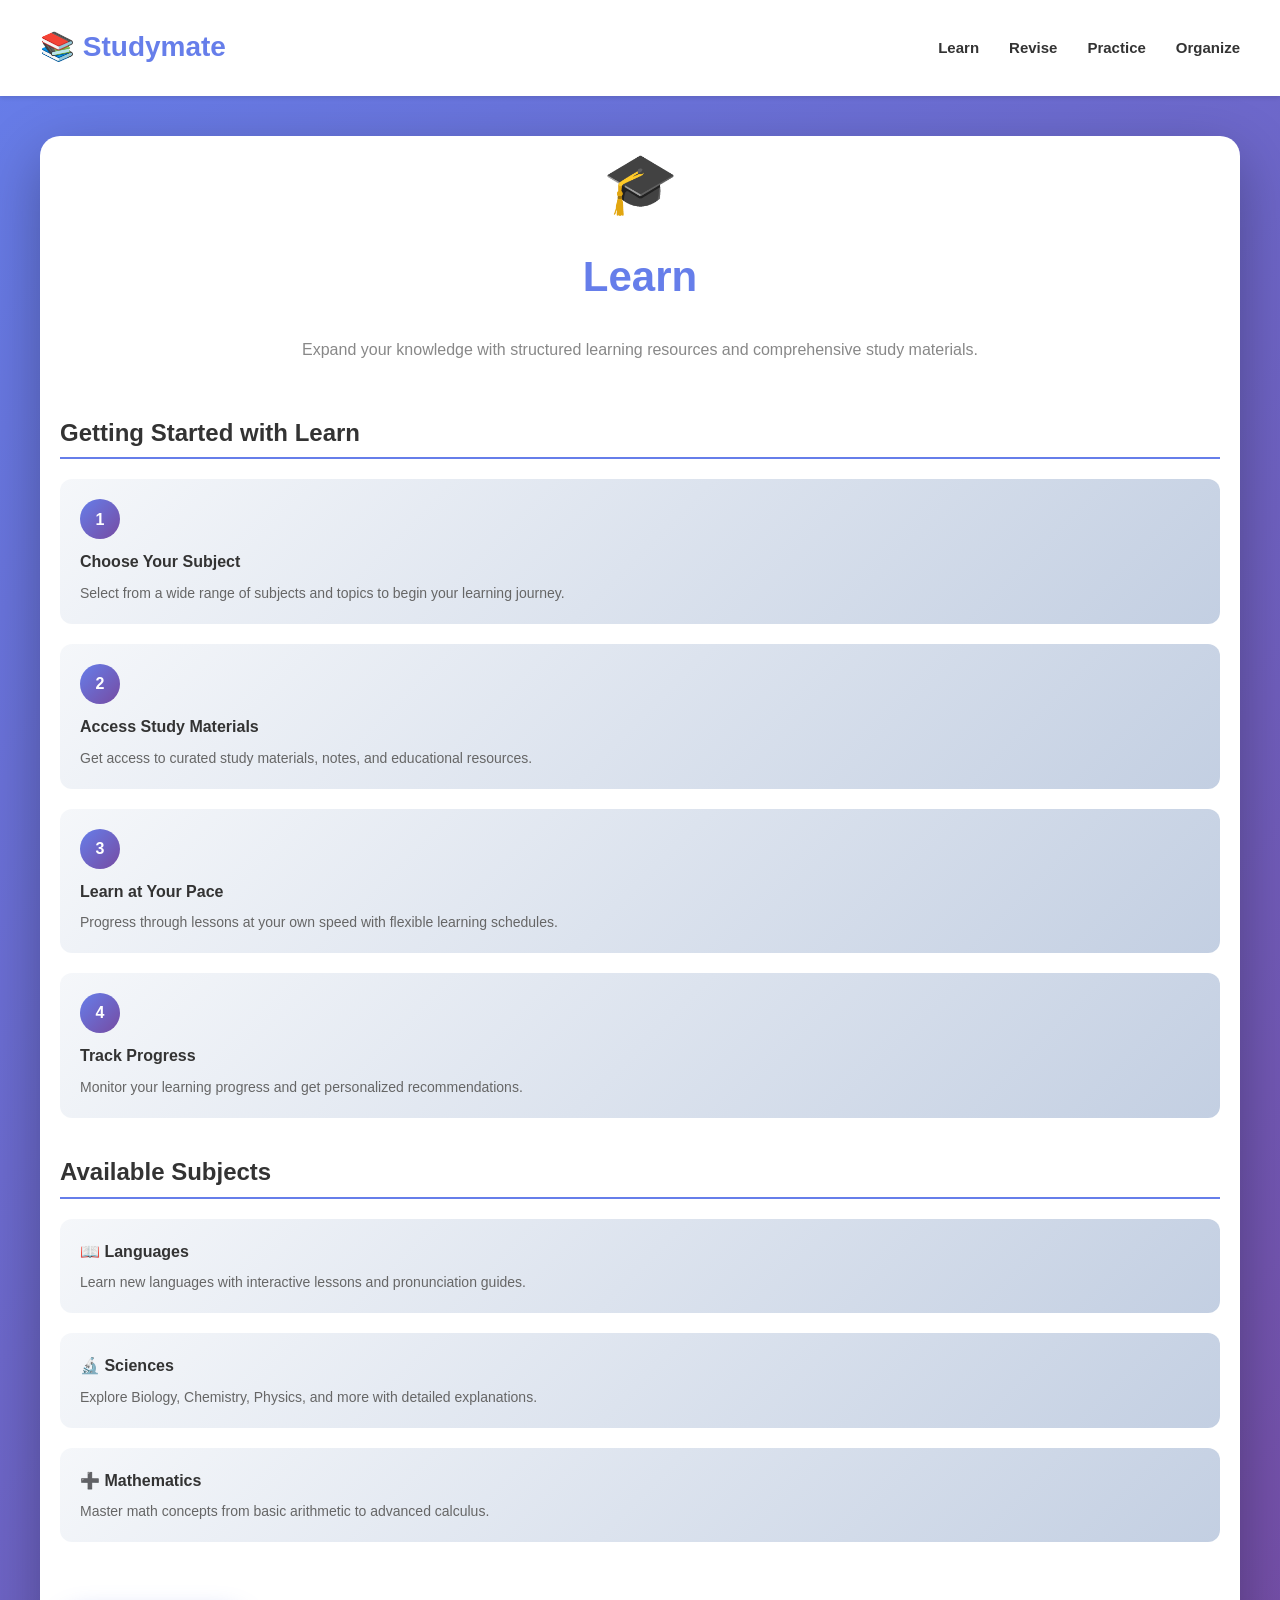
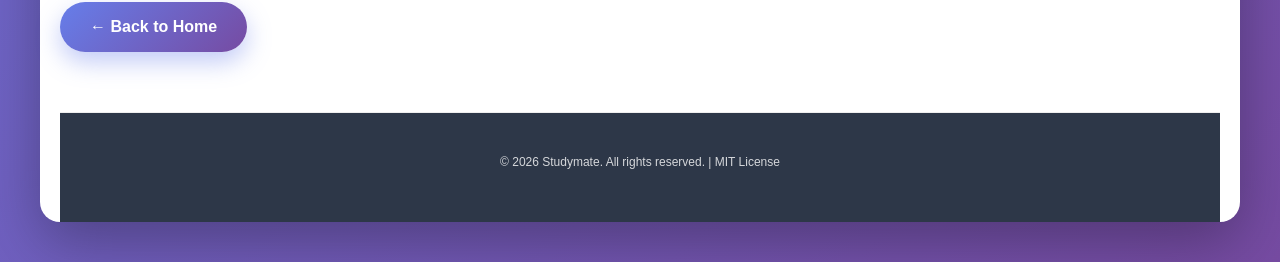
==== learn.html @ ba58a25a "Create learn.html - Learn page with StudyMate design" ====
<!DOCTYPE html>
<html lang="en">
<head>
    <meta charset="UTF-8">
    <meta name="viewport" content="width=device-width, initial-scale=1.0">
    <title>Learn - Studymate</title>
    <link rel="stylesheet" href="style.css">
    <style>
        * {
            margin: 0;
            padding: 0;
            box-sizing: border-box;
        }

        body {
            font-family: 'Segoe UI', Tahoma, Geneva, Verdana, sans-serif;
            background: linear-gradient(135deg, #667eea 0%, #764ba2 100%);
            min-height: 100vh;
            display: flex;
            flex-direction: column;
            padding: 0;
        }

        /* Navigation Bar Styles */
        nav {
            background: rgba(255, 255, 255, 0.95);
            padding: 15px 40px;
            box-shadow: 0 2px 10px rgba(0, 0, 0, 0.1);
            position: sticky;
            top: 0;
            z-index: 1000;
        }

        .nav-container {
            max-width: 1200px;
            margin: 0 auto;
            display: flex;
            justify-content: space-between;
            align-items: center;
        }

        .nav-logo {
            font-size: 28px;
            font-weight: 700;
            color: #667eea;
            text-decoration: none;
            display: flex;
            align-items: center;
            gap: 10px;
        }

        .nav-links {
            display: flex;
            gap: 30px;
            list-style: none;
        }

        .nav-links a {
            text-decoration: none;
            color: #333;
            font-weight: 600;
            font-size: 15px;
            transition: color 0.3s ease;
            position: relative;
        }

        .nav-links a:hover {
            color: #667eea;
        }

        .nav-links a::after {
            content: '';
            position: absolute;
            bottom: -5px;
            left: 0;
            width: 0;
            height: 2px;
            background: linear-gradient(135deg, #667eea 0%, #764ba2 100%);
            transition: width 0.3s ease;
        }

        .nav-links a:hover::after {
            width: 100%;
        }

        /* Main Content Area */
        main {
            flex: 1;
            display: flex;
            justify-content: center;
            align-items: center;
            padding: 40px 20px;
        }

        .container {
            background: white;
            border-radius: 20px;
            padding: 60px 40px;
            box-shadow: 0 20px 60px rgba(0, 0, 0, 0.3);
            max-width: 700px;
            width: 100%;
            animation: slideUp 0.6s ease-out;
        }

        @keyframes slideUp {
            from {
                opacity: 0;
                transform: translateY(30px);
            }
            to {
                opacity: 1;
                transform: translateY(0);
            }
        }

        .page-header {
            display: flex;
            align-items: center;
            gap: 20px;
            margin-bottom: 40px;
            text-align: center;
            flex-direction: column;
        }

        .page-icon {
            font-size: 60px;
            animation: bounce 2s infinite;
        }

        @keyframes bounce {
            0%, 100% {
                transform: translateY(0);
            }
            50% {
                transform: translateY(-10px);
            }
        }

        .page-title {
            font-size: 42px;
            font-weight: 700;
            color: #667eea;
            margin-bottom: 15px;
        }

        .page-subtitle {
            font-size: 16px;
            color: #888;
            line-height: 1.6;
        }

        .content-section {
            margin-bottom: 40px;
        }

        .section-title {
            font-size: 24px;
            font-weight: 700;
            color: #333;
            margin-bottom: 20px;
            padding-bottom: 10px;
            border-bottom: 2px solid #667eea;
        }

        .learning-items {
            display: grid;
            grid-template-columns: 1fr;
            gap: 20px;
        }

        .learning-item {
            padding: 20px;
            background: linear-gradient(135deg, #f5f7fa 0%, #c3cfe2 100%);
            border-radius: 12px;
            transition: transform 0.3s ease, box-shadow 0.3s ease;
            cursor: pointer;
        }

        .learning-item:hover {
            transform: translateY(-5px);
            box-shadow: 0 10px 25px rgba(102, 126, 234, 0.2);
        }

        .item-number {
            display: inline-block;
            background: linear-gradient(135deg, #667eea 0%, #764ba2 100%);
            color: white;
            width: 40px;
            height: 40px;
            border-radius: 50%;
            display: flex;
            align-items: center;
            justify-content: center;
            font-weight: 700;
            margin-bottom: 10px;
        }

        .item-title {
            font-size: 16px;
            font-weight: 700;
            color: #333;
            margin-bottom: 8px;
        }

        .item-description {
            font-size: 14px;
            color: #666;
            line-height: 1.5;
        }

        .back-button {
            display: inline-block;
            background: linear-gradient(135deg, #667eea 0%, #764ba2 100%);
            color: white;
            padding: 12px 30px;
            border-radius: 50px;
            text-decoration: none;
            font-weight: 600;
            transition: transform 0.3s ease, box-shadow 0.3s ease;
            box-shadow: 0 10px 25px rgba(102, 126, 234, 0.4);
            margin-top: 20px;
        }

        .back-button:hover {
            transform: translateY(-3px);
            box-shadow: 0 15px 35px rgba(102, 126, 234, 0.6);
        }

        footer {
            margin-top: 40px;
            padding-top: 30px;
            border-top: 1px solid #eee;
            font-size: 12px;
            color: #999;
            text-align: center;
        }

        /* Mobile Responsive */
        @media (max-width: 768px) {
            .nav-links {
                gap: 20px;
            }

            .nav-links a {
                font-size: 13px;
            }
        }

        @media (max-width: 600px) {
            nav {
                padding: 15px 20px;
            }

            .nav-container {
                flex-direction: column;
                gap: 15px;
            }

            .nav-logo {
                font-size: 24px;
            }

            .nav-links {
                gap: 15px;
                flex-wrap: wrap;
                justify-content: center;
            }

            .nav-links a {
                font-size: 12px;
            }

            .container {
                padding: 40px 20px;
            }

            .page-title {
                font-size: 32px;
            }

            .page-icon {
                font-size: 48px;
            }

            .section-title {
                font-size: 20px;
            }
        }
    </style>
</head>
<body>
    <!-- Navigation Bar -->
    <nav>
        <div class="nav-container">
            <a href="index.html" class="nav-logo">📚 Studymate</a>
            <ul class="nav-links">
                <li><a href="learn.html">Learn</a></li>
                <li><a href="index.html">Revise</a></li>
                <li><a href="index.html">Practice</a></li>
                <li><a href="index.html">Organize</a></li>
            </ul>
        </div>
    </nav>

    <!-- Main Content -->
    <main>
        <div class="container">
            <div class="page-header">
                <div class="page-icon">🎓</div>
                <h1 class="page-title">Learn</h1>
                <p class="page-subtitle">Expand your knowledge with structured learning resources and comprehensive study materials.</p>
            </div>

            <div class="content-section">
                <h2 class="section-title">Getting Started with Learn</h2>
                <div class="learning-items">
                    <div class="learning-item">
                        <div class="item-number">1</div>
                        <div class="item-title">Choose Your Subject</div>
                        <div class="item-description">Select from a wide range of subjects and topics to begin your learning journey.</div>
                    </div>
                    <div class="learning-item">
                        <div class="item-number">2</div>
                        <div class="item-title">Access Study Materials</div>
                        <div class="item-description">Get access to curated study materials, notes, and educational resources.</div>
                    </div>
                    <div class="learning-item">
                        <div class="item-number">3</div>
                        <div class="item-title">Learn at Your Pace</div>
                        <div class="item-description">Progress through lessons at your own speed with flexible learning schedules.</div>
                    </div>
                    <div class="learning-item">
                        <div class="item-number">4</div>
                        <div class="item-title">Track Progress</div>
                        <div class="item-description">Monitor your learning progress and get personalized recommendations.</div>
                    </div>
                </div>
            </div>

            <div class="content-section">
                <h2 class="section-title">Available Subjects</h2>
                <div class="learning-items">
                    <div class="learning-item">
                        <div class="item-title">📖 Languages</div>
                        <div class="item-description">Learn new languages with interactive lessons and pronunciation guides.</div>
                    </div>
                    <div class="learning-item">
                        <div class="item-title">🔬 Sciences</div>
                        <div class="item-description">Explore Biology, Chemistry, Physics, and more with detailed explanations.</div>
                    </div>
                    <div class="learning-item">
                        <div class="item-title">➕ Mathematics</div>
                        <div class="item-description">Master math concepts from basic arithmetic to advanced calculus.</div>
                    </div>
                </div>
            </div>

            <a href="index.html" class="back-button">← Back to Home</a>

            <footer>
                <p>&copy; 2026 Studymate. All rights reserved. | MIT License</p>
            </footer>
        </div>
    </main>

    <!-- Link to external CSS -->
    <link rel="stylesheet" href="style.css">
    
    <!-- Link to external JavaScript -->
    <script src="script.js"></script>
</body>
</html>
---- style.css ----
/* ============================================
   STUDYMATE - Global Styles
   Modern, Clean, and Mobile-Friendly Design
   ============================================ */

/* Root Variables */
:root {
    --primary-color: #667eea;
    --secondary-color: #764ba2;
    --accent-color: #f093fb;
    --text-dark: #2d3748;
    --text-light: #718096;
    --bg-light: #f7fafc;
    --bg-white: #ffffff;
    --border-color: #e2e8f0;
    --shadow-sm: 0 2px 4px rgba(0, 0, 0, 0.1);
    --shadow-md: 0 10px 25px rgba(102, 126, 234, 0.15);
    --shadow-lg: 0 20px 60px rgba(0, 0, 0, 0.3);
    --transition: all 0.3s ease;
}

/* ============================================
   RESET & BASE STYLES
   ============================================ */

* {
    margin: 0;
    padding: 0;
    box-sizing: border-box;
}

html {
    scroll-behavior: smooth;
}

body {
    font-family: 'Segoe UI', Tahoma, Geneva, Verdana, sans-serif;
    color: var(--text-dark);
    background-color: var(--bg-light);
    line-height: 1.6;
}

/* ============================================
   TYPOGRAPHY
   ============================================ */

h1, h2, h3, h4, h5, h6 {
    font-weight: 700;
    line-height: 1.2;
    margin-bottom: 1rem;
    color: var(--text-dark);
}

h1 {
    font-size: 48px;
}

h2 {
    font-size: 36px;
}

h3 {
    font-size: 28px;
}

h4 {
    font-size: 24px;
}

h5 {
    font-size: 20px;
}

h6 {
    font-size: 16px;
}

p {
    color: var(--text-light);
    margin-bottom: 1rem;
}

a {
    color: var(--primary-color);
    text-decoration: none;
    transition: var(--transition);
}

a:hover {
    color: var(--secondary-color);
}

/* ============================================
   BUTTONS
   ============================================ */

.btn {
    display: inline-block;
    padding: 12px 32px;
    border: none;
    border-radius: 50px;
    font-size: 16px;
    font-weight: 600;
    cursor: pointer;
    transition: var(--transition);
    text-align: center;
    text-decoration: none;
}

.btn-primary {
    background: linear-gradient(135deg, var(--primary-color) 0%, var(--secondary-color) 100%);
    color: white;
    box-shadow: var(--shadow-md);
}

.btn-primary:hover {
    transform: translateY(-3px);
    box-shadow: 0 15px 35px rgba(102, 126, 234, 0.4);
}

.btn-primary:active {
    transform: translateY(-1px);
}

.btn-secondary {
    background: var(--bg-light);
    color: var(--primary-color);
    border: 2px solid var(--primary-color);
}

.btn-secondary:hover {
    background: var(--primary-color);
    color: white;
}

.btn-small {
    padding: 8px 20px;
    font-size: 14px;
}

.btn-large {
    padding: 16px 48px;
    font-size: 18px;
}

/* ============================================
   CONTAINERS & SECTIONS
   ============================================ */

.container {
    max-width: 1200px;
    margin: 0 auto;
    padding: 0 20px;
}

section {
    padding: 60px 0;
}

section.light {
    background-color: var(--bg-light);
}

section.dark {
    background-color: var(--text-dark);
    color: white;
}

/* ============================================
   CARDS
   ============================================ */

.card {
    background: var(--bg-white);
    border-radius: 12px;
    padding: 24px;
    box-shadow: var(--shadow-sm);
    transition: var(--transition);
    border: 1px solid var(--border-color);
}

.card:hover {
    box-shadow: var(--shadow-md);
    transform: translateY(-5px);
}

.card-icon {
    font-size: 48px;
    margin-bottom: 16px;
}

.card-title {
    font-size: 20px;
    font-weight: 700;
    margin-bottom: 12px;
    color: var(--text-dark);
}

.card-text {
    font-size: 14px;
    color: var(--text-light);
    line-height: 1.6;
}

/* ============================================
   NAVIGATION
   ============================================ */

nav {
    background: var(--bg-white);
    box-shadow: var(--shadow-sm);
    position: sticky;
    top: 0;
    z-index: 100;
}

nav ul {
    list-style: none;
    display: flex;
    justify-content: center;
    align-items: center;
    flex-wrap: wrap;
    gap: 30px;
    padding: 20px 0;
}

nav a {
    font-weight: 600;
    color: var(--text-dark);
    transition: var(--transition);
}

nav a:hover {
    color: var(--primary-color);
}

/* ============================================
   HEADER & HERO
   ============================================ */

.hero {
    background: linear-gradient(135deg, var(--primary-color) 0%, var(--secondary-color) 100%);
    color: white;
    text-align: center;
    padding: 100px 20px;
    min-height: 100vh;
    display: flex;
    align-items: center;
    justify-content: center;
    animation: fadeIn 0.8s ease-out;
}

@keyframes fadeIn {
    from {
        opacity: 0;
    }
    to {
        opacity: 1;
    }
}

.hero-content {
    max-width: 600px;
}

.hero h1 {
    font-size: 56px;
    margin-bottom: 20px;
    animation: slideUp 0.6s ease-out;
    color: white;
}

.hero p {
    font-size: 20px;
    margin-bottom: 30px;
    color: rgba(255, 255, 255, 0.9);
}

@keyframes slideUp {
    from {
        opacity: 0;
        transform: translateY(30px);
    }
    to {
        opacity: 1;
        transform: translateY(0);
    }
}

/* ============================================
   GRID LAYOUTS
   ============================================ */

.grid {
    display: grid;
    gap: 30px;
    margin-bottom: 40px;
}

.grid-2 {
    grid-template-columns: repeat(auto-fit, minmax(300px, 1fr));
}

.grid-3 {
    grid-template-columns: repeat(auto-fit, minmax(250px, 1fr));
}

.grid-4 {
    grid-template-columns: repeat(auto-fit, minmax(200px, 1fr));
}

/* ============================================
   FORMS
   ============================================ */

form {
    max-width: 500px;
    margin: 0 auto;
}

.form-group {
    margin-bottom: 20px;
}

label {
    display: block;
    margin-bottom: 8px;
    font-weight: 600;
    color: var(--text-dark);
}

input, textarea, select {
    width: 100%;
    padding: 12px 16px;
    border: 1px solid var(--border-color);
    border-radius: 8px;
    font-family: inherit;
    font-size: 16px;
    transition: var(--transition);
}

input:focus, textarea:focus, select:focus {
    outline: none;
    border-color: var(--primary-color);
    box-shadow: 0 0 0 3px rgba(102, 126, 234, 0.1);
}

textarea {
    resize: vertical;
    min-height: 120px;
}

/* ============================================
   BADGES & LABELS
   ============================================ */

.badge {
    display: inline-block;
    padding: 6px 12px;
    border-radius: 50px;
    font-size: 12px;
    font-weight: 600;
    text-transform: uppercase;
    letter-spacing: 0.5px;
}

.badge-primary {
    background: linear-gradient(135deg, var(--primary-color) 0%, var(--secondary-color) 100%);
    color: white;
}

.badge-secondary {
    background: var(--bg-light);
    color: var(--primary-color);
}

/* ============================================
   UTILITIES
   ============================================ */

.text-center {
    text-align: center;
}

.text-left {
    text-align: left;
}

.text-right {
    text-align: right;
}

.mt-1 { margin-top: 0.5rem; }
.mt-2 { margin-top: 1rem; }
.mt-3 { margin-top: 1.5rem; }
.mt-4 { margin-top: 2rem; }

.mb-1 { margin-bottom: 0.5rem; }
.mb-2 { margin-bottom: 1rem; }
.mb-3 { margin-bottom: 1.5rem; }
.mb-4 { margin-bottom: 2rem; }

.pt-1 { padding-top: 0.5rem; }
.pt-2 { padding-top: 1rem; }
.pt-3 { padding-top: 1.5rem; }
.pt-4 { padding-top: 2rem; }

.pb-1 { padding-bottom: 0.5rem; }
.pb-2 { padding-bottom: 1rem; }
.pb-3 { padding-bottom: 1.5rem; }
.pb-4 { padding-bottom: 2rem; }

/* ============================================
   FOOTER
   ============================================ */

footer {
    background: var(--text-dark);
    color: white;
    text-align: center;
    padding: 40px 20px;
    margin-top: 60px;
}

footer p {
    color: rgba(255, 255, 255, 0.8);
    margin-bottom: 10px;
}

footer a {
    color: var(--accent-color);
}

footer a:hover {
    color: var(--primary-color);
}

/* ============================================
   RESPONSIVE DESIGN
   ============================================ */

@media (max-width: 768px) {
    h1 { font-size: 36px; }
    h2 { font-size: 28px; }
    h3 { font-size: 24px; }
    
    section {
        padding: 40px 0;
    }
    
    .hero {
        padding: 60px 20px;
        min-height: auto;
    }
    
    .hero h1 {
        font-size: 36px;
    }
    
    .hero p {
        font-size: 16px;
    }
    
    nav ul {
        gap: 15px;
        padding: 15px 0;
    }
    
    .grid-2, .grid-3, .grid-4 {
        grid-template-columns: 1fr;
    }
    
    .btn {
        padding: 10px 24px;
        font-size: 14px;
    }
    
    .card {
        padding: 20px;
    }
}

@media (max-width: 480px) {
    h1 { font-size: 28px; }
    h2 { font-size: 24px; }
    h3 { font-size: 20px; }
    
    section {
        padding: 30px 0;
    }
    
    .container {
        padding: 0 15px;
    }
    
    nav ul {
        gap: 10px;
        flex-direction: column;
    }
    
    .hero {
        padding: 40px 15px;
    }
    
    .hero h1 {
        font-size: 28px;
    }
    
    .btn {
        width: 100%;
        padding: 12px 20px;
    }
    
    form {
        padding: 0 15px;
    }
}

/* ============================================
   ANIMATIONS
   ============================================ */

@keyframes bounce {
    0%, 100% {
        transform: translateY(0);
    }
    50% {
        transform: translateY(-10px);
    }
}

.bounce {
    animation: bounce 2s infinite;
}

@keyframes pulse {
    0%, 100% {
        opacity: 1;
    }
    50% {
        opacity: 0.7;
    }
}

.pulse {
    animation: pulse 2s infinite;
}

/* ============================================
   ACCESSIBILITY
   ============================================ */

:focus-visible {
    outline: 2px solid var(--primary-color);
    outline-offset: 2px;
}

.visually-hidden {
    position: absolute;
    width: 1px;
    height: 1px;
    padding: 0;
    margin: -1px;
    overflow: hidden;
    clip: rect(0, 0, 0, 0);
    white-space: nowrap;
    border-width: 0;
}
---- style.css ----
/* ============================================
   STUDYMATE - Global Styles
   Modern, Clean, and Mobile-Friendly Design
   ============================================ */

/* Root Variables */
:root {
    --primary-color: #667eea;
    --secondary-color: #764ba2;
    --accent-color: #f093fb;
    --text-dark: #2d3748;
    --text-light: #718096;
    --bg-light: #f7fafc;
    --bg-white: #ffffff;
    --border-color: #e2e8f0;
    --shadow-sm: 0 2px 4px rgba(0, 0, 0, 0.1);
    --shadow-md: 0 10px 25px rgba(102, 126, 234, 0.15);
    --shadow-lg: 0 20px 60px rgba(0, 0, 0, 0.3);
    --transition: all 0.3s ease;
}

/* ============================================
   RESET & BASE STYLES
   ============================================ */

* {
    margin: 0;
    padding: 0;
    box-sizing: border-box;
}

html {
    scroll-behavior: smooth;
}

body {
    font-family: 'Segoe UI', Tahoma, Geneva, Verdana, sans-serif;
    color: var(--text-dark);
    background-color: var(--bg-light);
    line-height: 1.6;
}

/* ============================================
   TYPOGRAPHY
   ============================================ */

h1, h2, h3, h4, h5, h6 {
    font-weight: 700;
    line-height: 1.2;
    margin-bottom: 1rem;
    color: var(--text-dark);
}

h1 {
    font-size: 48px;
}

h2 {
    font-size: 36px;
}

h3 {
    font-size: 28px;
}

h4 {
    font-size: 24px;
}

h5 {
    font-size: 20px;
}

h6 {
    font-size: 16px;
}

p {
    color: var(--text-light);
    margin-bottom: 1rem;
}

a {
    color: var(--primary-color);
    text-decoration: none;
    transition: var(--transition);
}

a:hover {
    color: var(--secondary-color);
}

/* ============================================
   BUTTONS
   ============================================ */

.btn {
    display: inline-block;
    padding: 12px 32px;
    border: none;
    border-radius: 50px;
    font-size: 16px;
    font-weight: 600;
    cursor: pointer;
    transition: var(--transition);
    text-align: center;
    text-decoration: none;
}

.btn-primary {
    background: linear-gradient(135deg, var(--primary-color) 0%, var(--secondary-color) 100%);
    color: white;
    box-shadow: var(--shadow-md);
}

.btn-primary:hover {
    transform: translateY(-3px);
    box-shadow: 0 15px 35px rgba(102, 126, 234, 0.4);
}

.btn-primary:active {
    transform: translateY(-1px);
}

.btn-secondary {
    background: var(--bg-light);
    color: var(--primary-color);
    border: 2px solid var(--primary-color);
}

.btn-secondary:hover {
    background: var(--primary-color);
    color: white;
}

.btn-small {
    padding: 8px 20px;
    font-size: 14px;
}

.btn-large {
    padding: 16px 48px;
    font-size: 18px;
}

/* ============================================
   CONTAINERS & SECTIONS
   ============================================ */

.container {
    max-width: 1200px;
    margin: 0 auto;
    padding: 0 20px;
}

section {
    padding: 60px 0;
}

section.light {
    background-color: var(--bg-light);
}

section.dark {
    background-color: var(--text-dark);
    color: white;
}

/* ============================================
   CARDS
   ============================================ */

.card {
    background: var(--bg-white);
    border-radius: 12px;
    padding: 24px;
    box-shadow: var(--shadow-sm);
    transition: var(--transition);
    border: 1px solid var(--border-color);
}

.card:hover {
    box-shadow: var(--shadow-md);
    transform: translateY(-5px);
}

.card-icon {
    font-size: 48px;
    margin-bottom: 16px;
}

.card-title {
    font-size: 20px;
    font-weight: 700;
    margin-bottom: 12px;
    color: var(--text-dark);
}

.card-text {
    font-size: 14px;
    color: var(--text-light);
    line-height: 1.6;
}

/* ============================================
   NAVIGATION
   ============================================ */

nav {
    background: var(--bg-white);
    box-shadow: var(--shadow-sm);
    position: sticky;
    top: 0;
    z-index: 100;
}

nav ul {
    list-style: none;
    display: flex;
    justify-content: center;
    align-items: center;
    flex-wrap: wrap;
    gap: 30px;
    padding: 20px 0;
}

nav a {
    font-weight: 600;
    color: var(--text-dark);
    transition: var(--transition);
}

nav a:hover {
    color: var(--primary-color);
}

/* ============================================
   HEADER & HERO
   ============================================ */

.hero {
    background: linear-gradient(135deg, var(--primary-color) 0%, var(--secondary-color) 100%);
    color: white;
    text-align: center;
    padding: 100px 20px;
    min-height: 100vh;
    display: flex;
    align-items: center;
    justify-content: center;
    animation: fadeIn 0.8s ease-out;
}

@keyframes fadeIn {
    from {
        opacity: 0;
    }
    to {
        opacity: 1;
    }
}

.hero-content {
    max-width: 600px;
}

.hero h1 {
    font-size: 56px;
    margin-bottom: 20px;
    animation: slideUp 0.6s ease-out;
    color: white;
}

.hero p {
    font-size: 20px;
    margin-bottom: 30px;
    color: rgba(255, 255, 255, 0.9);
}

@keyframes slideUp {
    from {
        opacity: 0;
        transform: translateY(30px);
    }
    to {
        opacity: 1;
        transform: translateY(0);
    }
}

/* ============================================
   GRID LAYOUTS
   ============================================ */

.grid {
    display: grid;
    gap: 30px;
    margin-bottom: 40px;
}

.grid-2 {
    grid-template-columns: repeat(auto-fit, minmax(300px, 1fr));
}

.grid-3 {
    grid-template-columns: repeat(auto-fit, minmax(250px, 1fr));
}

.grid-4 {
    grid-template-columns: repeat(auto-fit, minmax(200px, 1fr));
}

/* ============================================
   FORMS
   ============================================ */

form {
    max-width: 500px;
    margin: 0 auto;
}

.form-group {
    margin-bottom: 20px;
}

label {
    display: block;
    margin-bottom: 8px;
    font-weight: 600;
    color: var(--text-dark);
}

input, textarea, select {
    width: 100%;
    padding: 12px 16px;
    border: 1px solid var(--border-color);
    border-radius: 8px;
    font-family: inherit;
    font-size: 16px;
    transition: var(--transition);
}

input:focus, textarea:focus, select:focus {
    outline: none;
    border-color: var(--primary-color);
    box-shadow: 0 0 0 3px rgba(102, 126, 234, 0.1);
}

textarea {
    resize: vertical;
    min-height: 120px;
}

/* ============================================
   BADGES & LABELS
   ============================================ */

.badge {
    display: inline-block;
    padding: 6px 12px;
    border-radius: 50px;
    font-size: 12px;
    font-weight: 600;
    text-transform: uppercase;
    letter-spacing: 0.5px;
}

.badge-primary {
    background: linear-gradient(135deg, var(--primary-color) 0%, var(--secondary-color) 100%);
    color: white;
}

.badge-secondary {
    background: var(--bg-light);
    color: var(--primary-color);
}

/* ============================================
   UTILITIES
   ============================================ */

.text-center {
    text-align: center;
}

.text-left {
    text-align: left;
}

.text-right {
    text-align: right;
}

.mt-1 { margin-top: 0.5rem; }
.mt-2 { margin-top: 1rem; }
.mt-3 { margin-top: 1.5rem; }
.mt-4 { margin-top: 2rem; }

.mb-1 { margin-bottom: 0.5rem; }
.mb-2 { margin-bottom: 1rem; }
.mb-3 { margin-bottom: 1.5rem; }
.mb-4 { margin-bottom: 2rem; }

.pt-1 { padding-top: 0.5rem; }
.pt-2 { padding-top: 1rem; }
.pt-3 { padding-top: 1.5rem; }
.pt-4 { padding-top: 2rem; }

.pb-1 { padding-bottom: 0.5rem; }
.pb-2 { padding-bottom: 1rem; }
.pb-3 { padding-bottom: 1.5rem; }
.pb-4 { padding-bottom: 2rem; }

/* ============================================
   FOOTER
   ============================================ */

footer {
    background: var(--text-dark);
    color: white;
    text-align: center;
    padding: 40px 20px;
    margin-top: 60px;
}

footer p {
    color: rgba(255, 255, 255, 0.8);
    margin-bottom: 10px;
}

footer a {
    color: var(--accent-color);
}

footer a:hover {
    color: var(--primary-color);
}

/* ============================================
   RESPONSIVE DESIGN
   ============================================ */

@media (max-width: 768px) {
    h1 { font-size: 36px; }
    h2 { font-size: 28px; }
    h3 { font-size: 24px; }
    
    section {
        padding: 40px 0;
    }
    
    .hero {
        padding: 60px 20px;
        min-height: auto;
    }
    
    .hero h1 {
        font-size: 36px;
    }
    
    .hero p {
        font-size: 16px;
    }
    
    nav ul {
        gap: 15px;
        padding: 15px 0;
    }
    
    .grid-2, .grid-3, .grid-4 {
        grid-template-columns: 1fr;
    }
    
    .btn {
        padding: 10px 24px;
        font-size: 14px;
    }
    
    .card {
        padding: 20px;
    }
}

@media (max-width: 480px) {
    h1 { font-size: 28px; }
    h2 { font-size: 24px; }
    h3 { font-size: 20px; }
    
    section {
        padding: 30px 0;
    }
    
    .container {
        padding: 0 15px;
    }
    
    nav ul {
        gap: 10px;
        flex-direction: column;
    }
    
    .hero {
        padding: 40px 15px;
    }
    
    .hero h1 {
        font-size: 28px;
    }
    
    .btn {
        width: 100%;
        padding: 12px 20px;
    }
    
    form {
        padding: 0 15px;
    }
}

/* ============================================
   ANIMATIONS
   ============================================ */

@keyframes bounce {
    0%, 100% {
        transform: translateY(0);
    }
    50% {
        transform: translateY(-10px);
    }
}

.bounce {
    animation: bounce 2s infinite;
}

@keyframes pulse {
    0%, 100% {
        opacity: 1;
    }
    50% {
        opacity: 0.7;
    }
}

.pulse {
    animation: pulse 2s infinite;
}

/* ============================================
   ACCESSIBILITY
   ============================================ */

:focus-visible {
    outline: 2px solid var(--primary-color);
    outline-offset: 2px;
}

.visually-hidden {
    position: absolute;
    width: 1px;
    height: 1px;
    padding: 0;
    margin: -1px;
    overflow: hidden;
    clip: rect(0, 0, 0, 0);
    white-space: nowrap;
    border-width: 0;
}
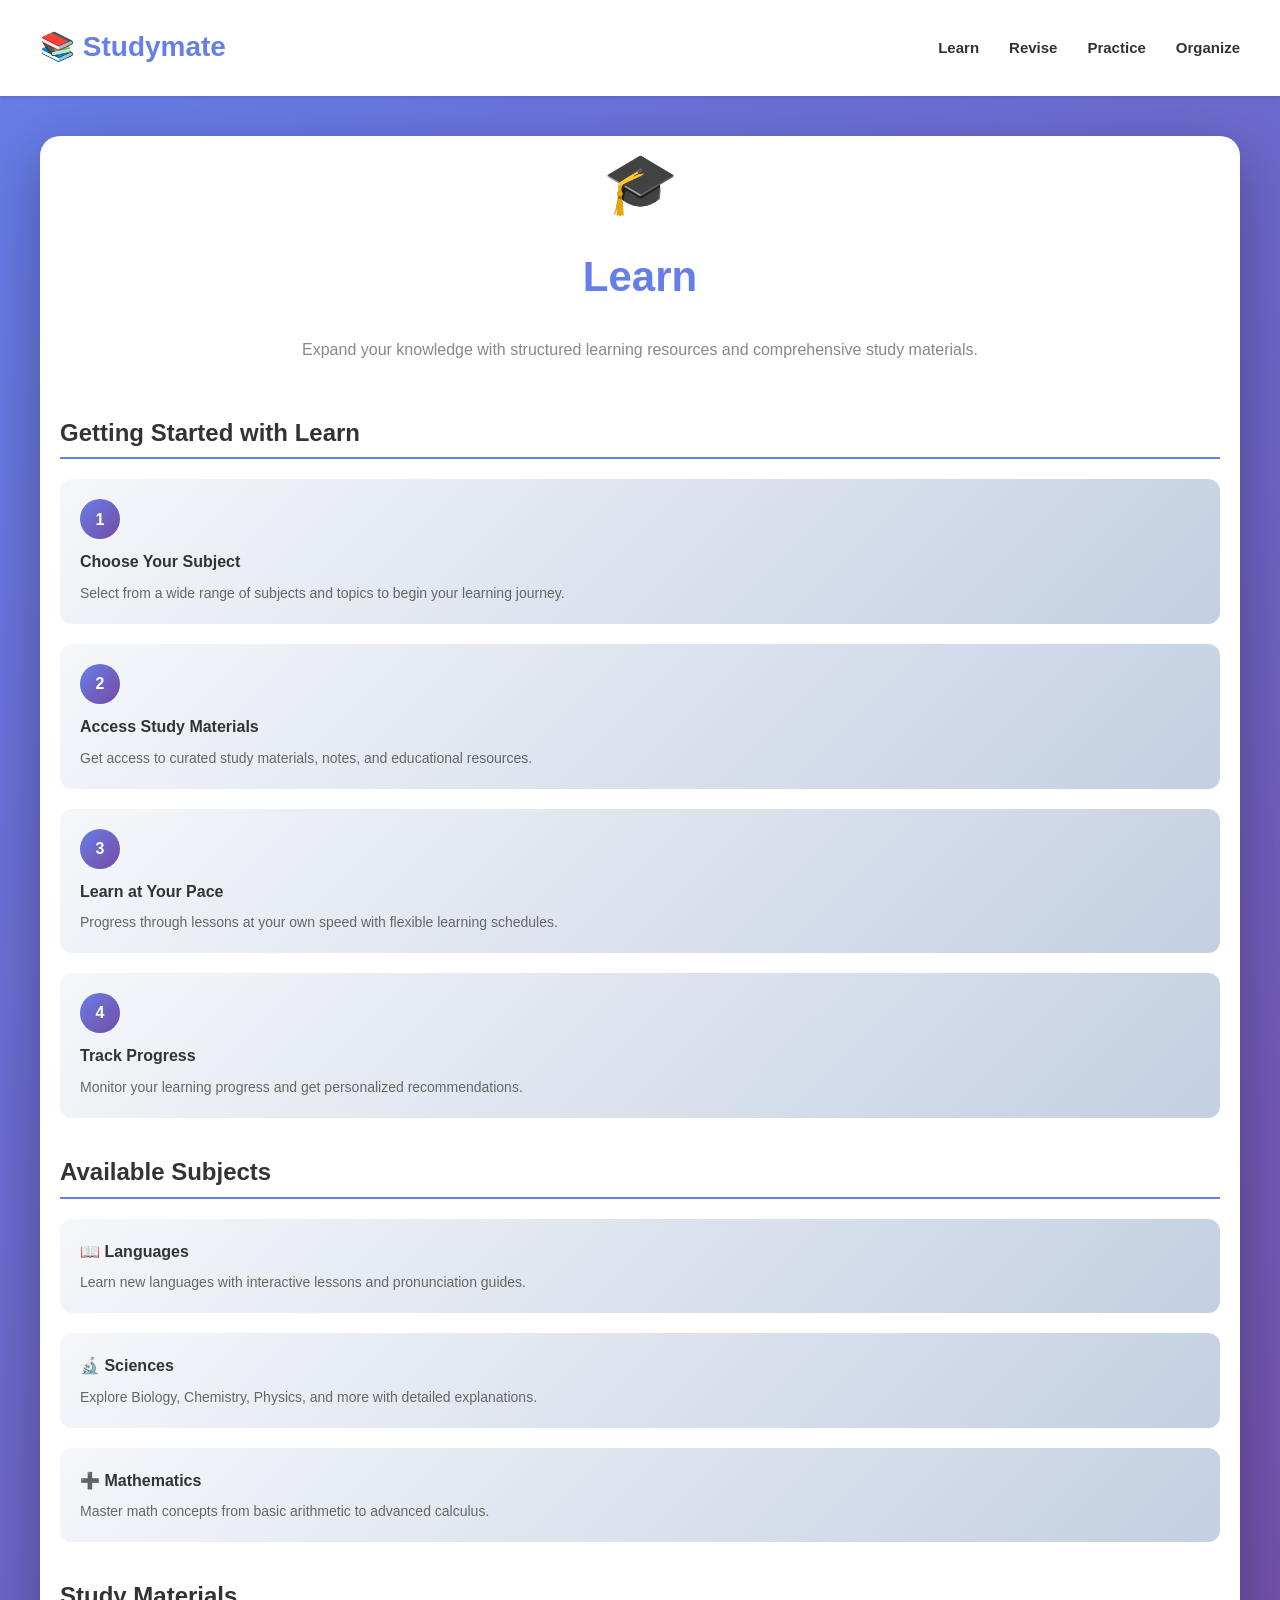
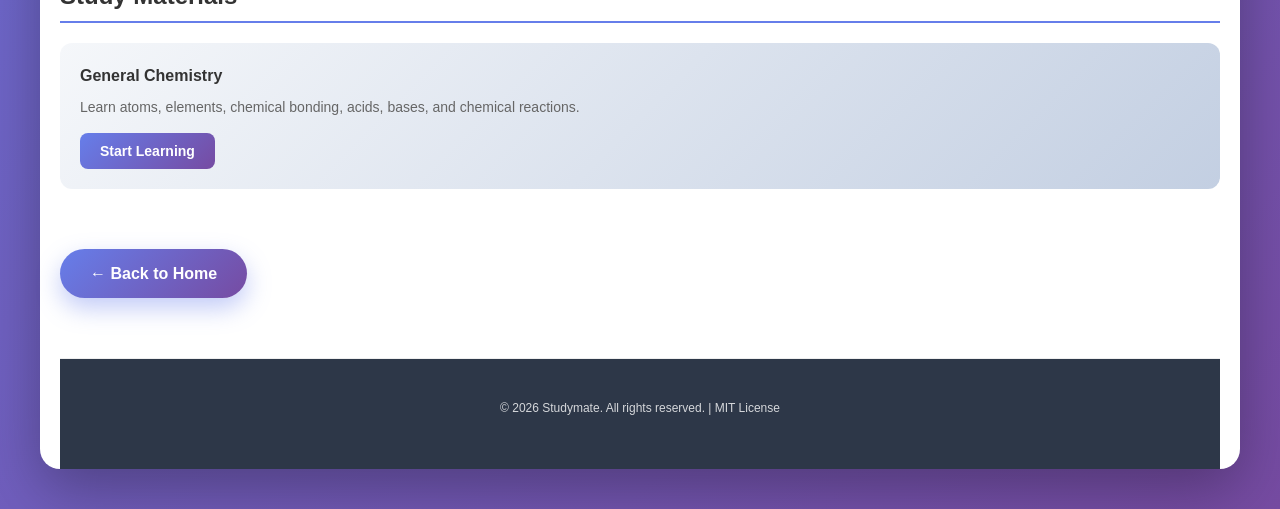
==== commit 38290be0: "Add Study Materials section with General Chemistry card" ====
--- a/learn.html
+++ b/learn.html
@@ -206,6 +206,26 @@
             font-size: 14px;
             color: #666;
             line-height: 1.5;
+        }
+
+        .start-learning-btn {
+            display: inline-block;
+            background: linear-gradient(135deg, #667eea 0%, #764ba2 100%);
+            color: white;
+            padding: 10px 20px;
+            border-radius: 8px;
+            text-decoration: none;
+            font-weight: 600;
+            font-size: 14px;
+            transition: transform 0.3s ease, box-shadow 0.3s ease;
+            margin-top: 15px;
+            border: none;
+            cursor: pointer;
+        }
+
+        .start-learning-btn:hover {
+            transform: translateY(-2px);
+            box-shadow: 0 8px 20px rgba(102, 126, 234, 0.4);
         }
 
         .back-button {
@@ -355,6 +375,17 @@
                 </div>
             </div>
 
+            <div class="content-section">
+                <h2 class="section-title">Study Materials</h2>
+                <div class="learning-items">
+                    <div class="learning-item">
+                        <div class="item-title">General Chemistry</div>
+                        <div class="item-description">Learn atoms, elements, chemical bonding, acids, bases, and chemical reactions.</div>
+                        <button class="start-learning-btn">Start Learning</button>
+                    </div>
+                </div>
+            </div>
+
             <a href="index.html" class="back-button">← Back to Home</a>
 
             <footer>
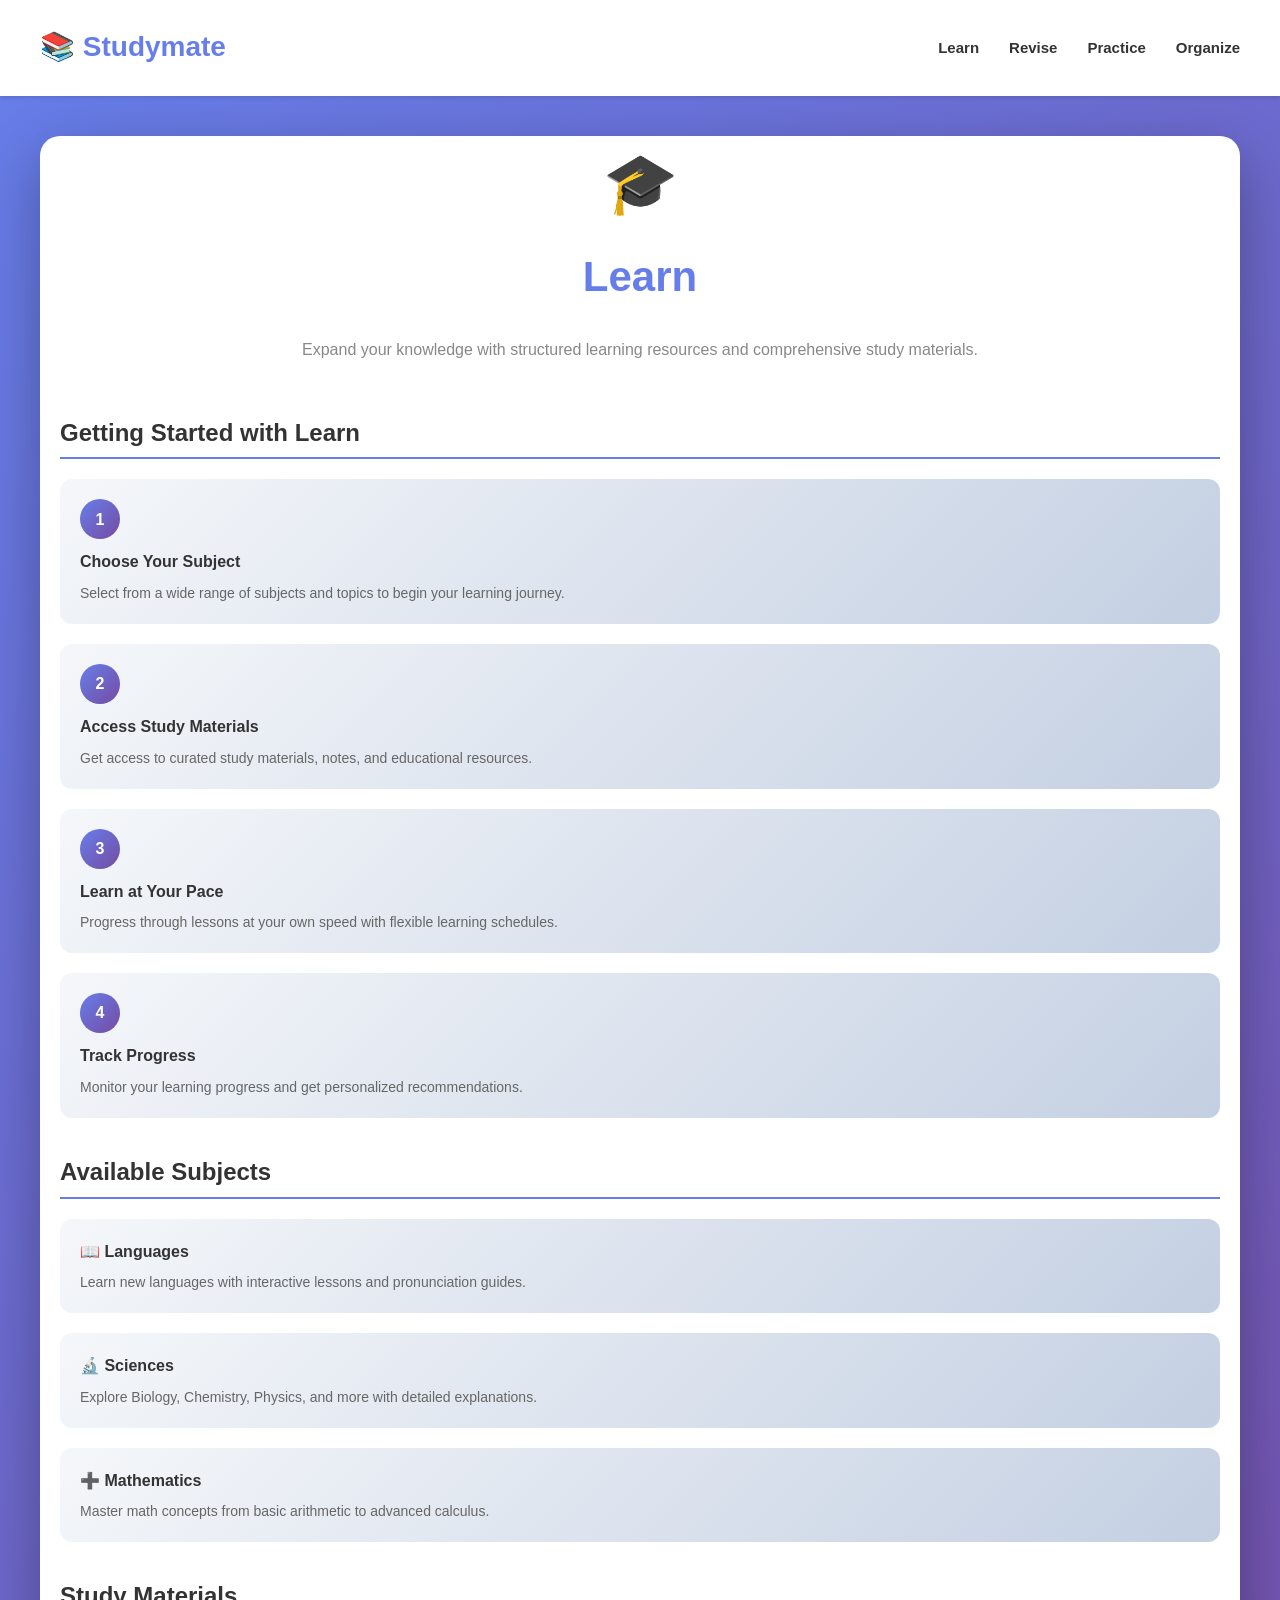
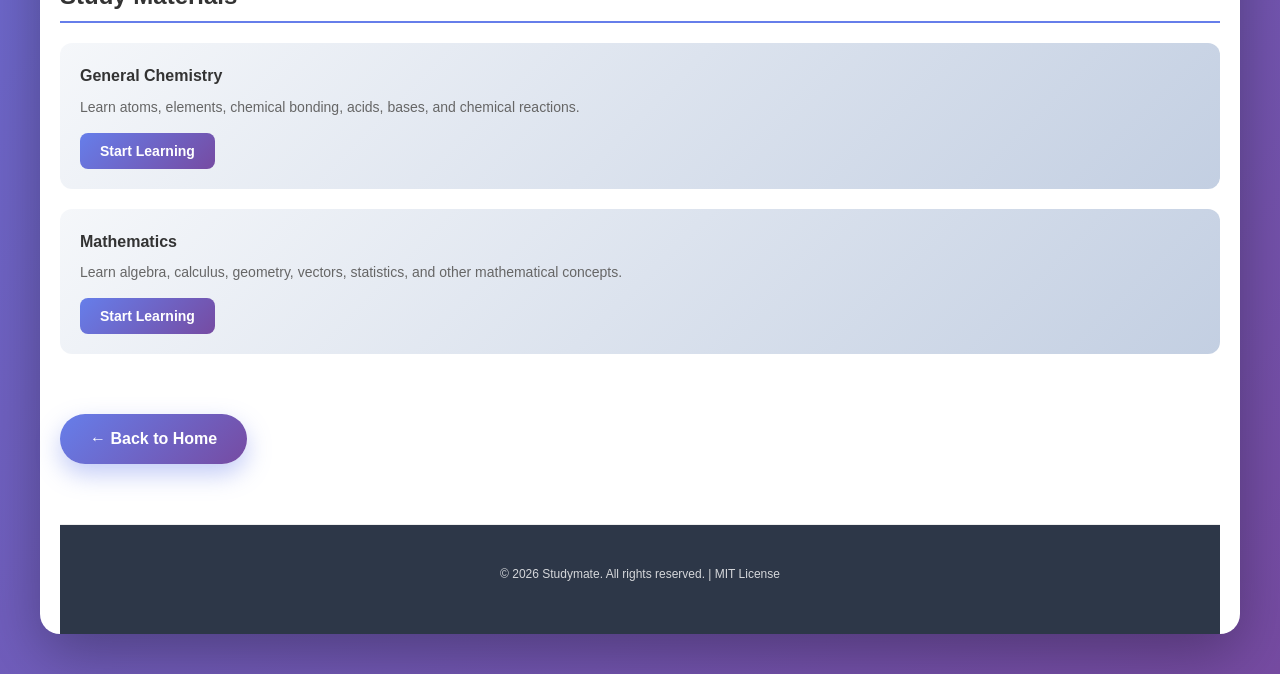
==== commit b8d7c837: "Add Mathematics card to Study Materials section" ====
--- a/learn.html
+++ b/learn.html
@@ -383,6 +383,11 @@
                         <div class="item-description">Learn atoms, elements, chemical bonding, acids, bases, and chemical reactions.</div>
                         <button class="start-learning-btn">Start Learning</button>
                     </div>
+                    <div class="learning-item">
+                        <div class="item-title">Mathematics</div>
+                        <div class="item-description">Learn algebra, calculus, geometry, vectors, statistics, and other mathematical concepts.</div>
+                        <button class="start-learning-btn">Start Learning</button>
+                    </div>
                 </div>
             </div>
 
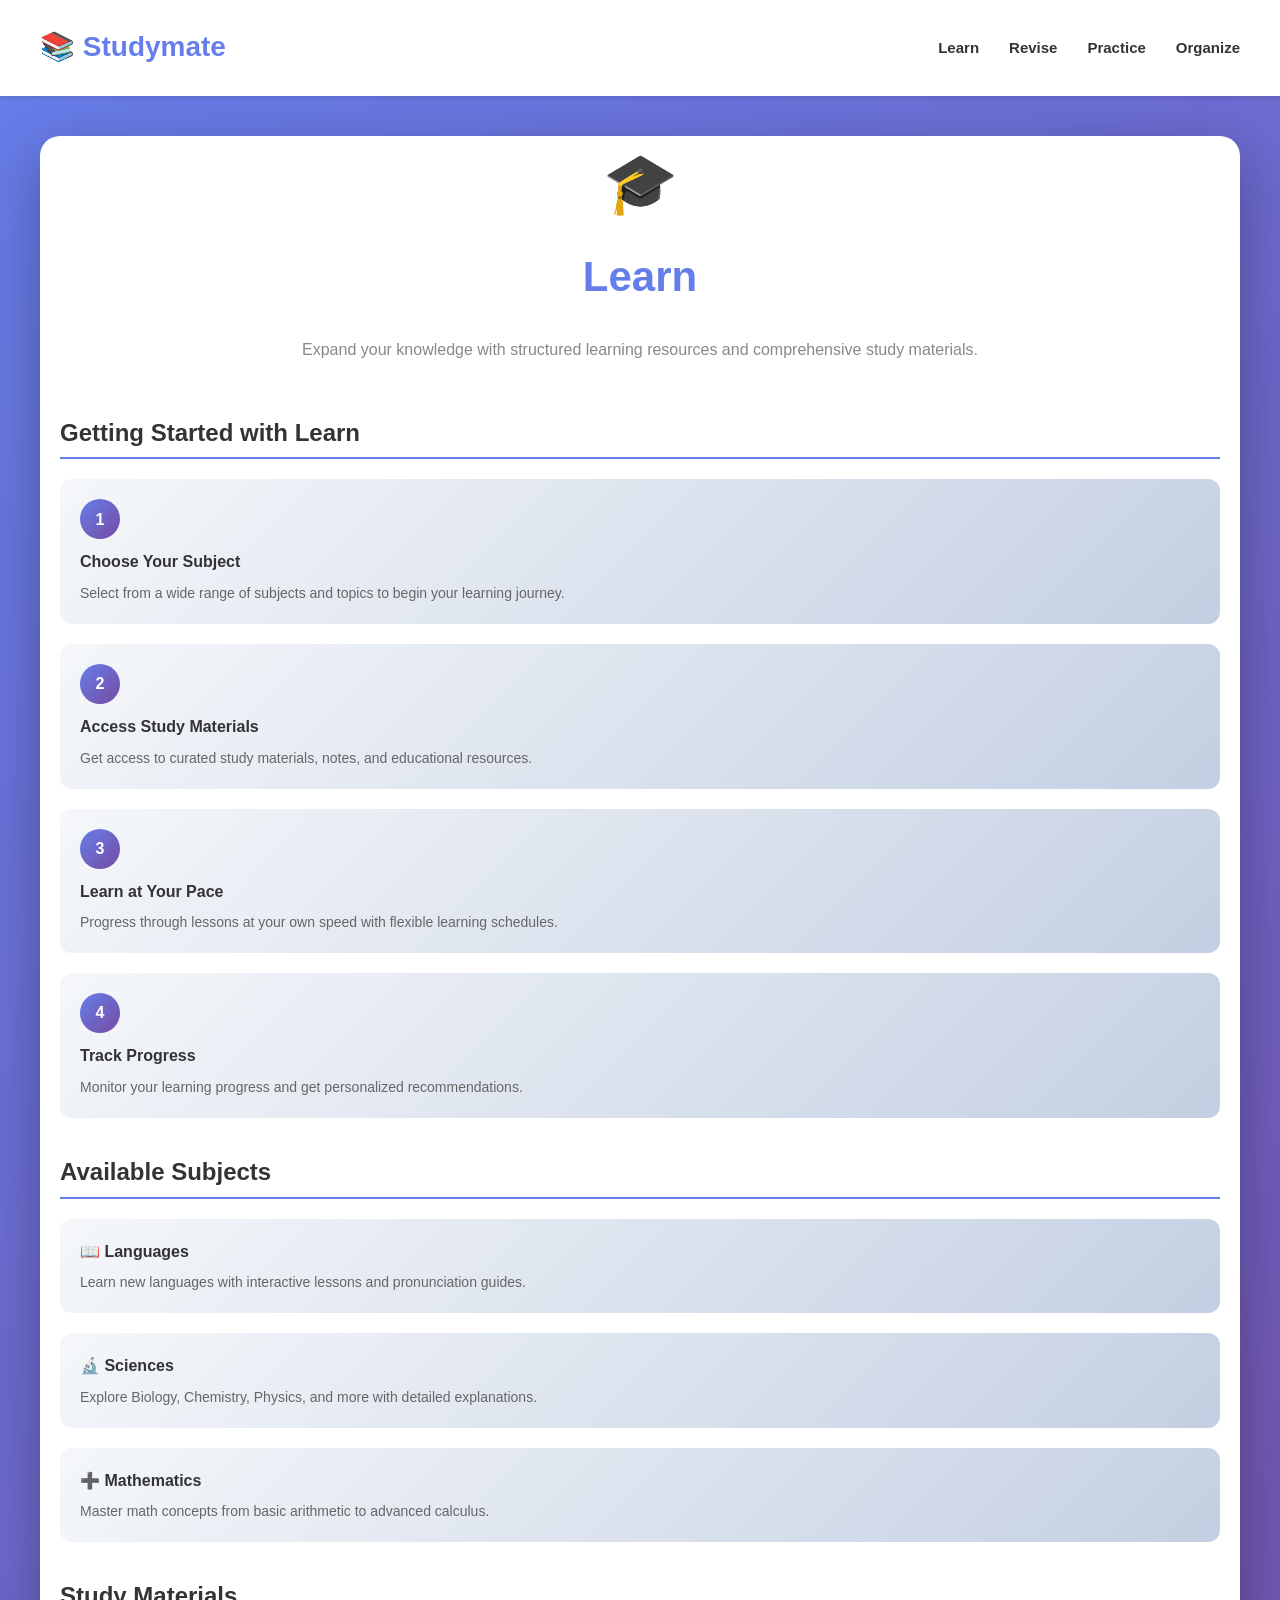
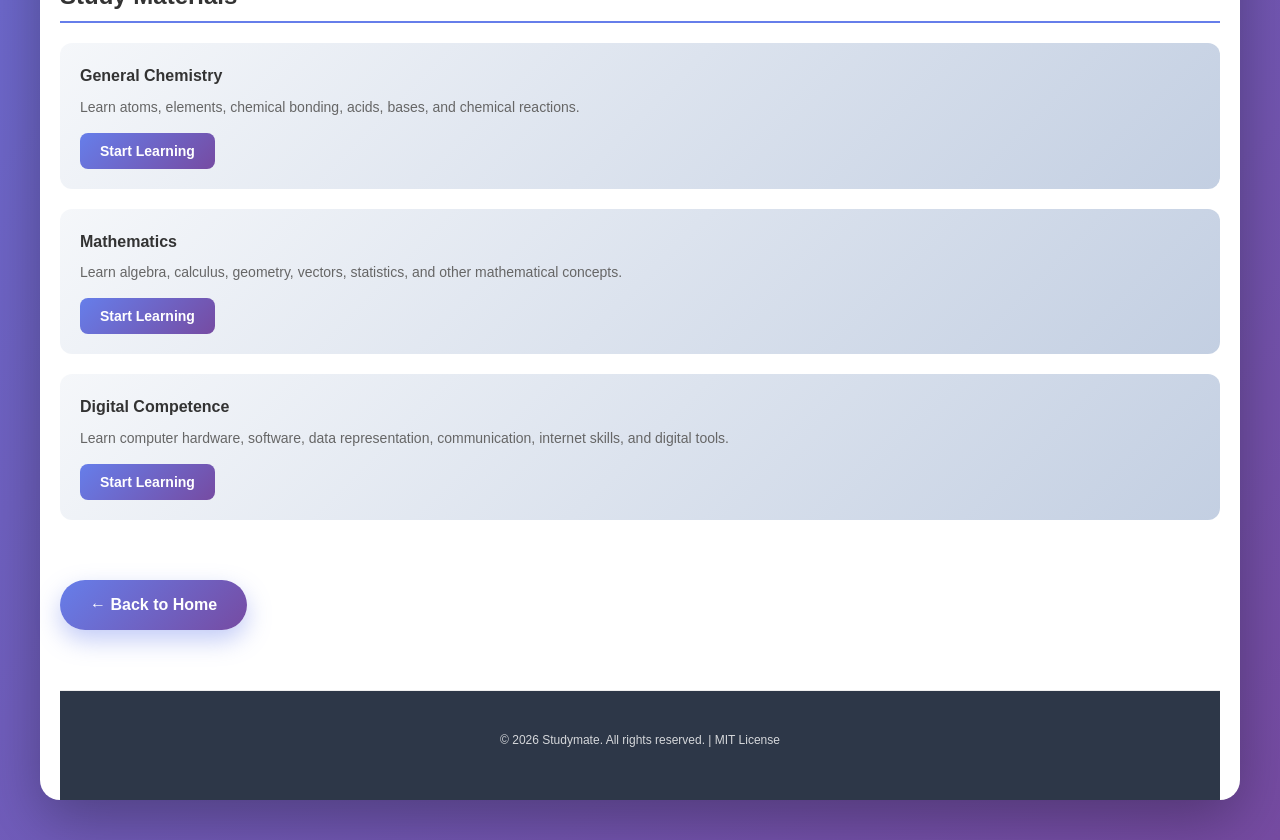
==== commit ef28217b: "Add Digital Competence card to Study Materials section" ====
--- a/learn.html
+++ b/learn.html
@@ -388,6 +388,11 @@
                         <div class="item-description">Learn algebra, calculus, geometry, vectors, statistics, and other mathematical concepts.</div>
                         <button class="start-learning-btn">Start Learning</button>
                     </div>
+                    <div class="learning-item">
+                        <div class="item-title">Digital Competence</div>
+                        <div class="item-description">Learn computer hardware, software, data representation, communication, internet skills, and digital tools.</div>
+                        <button class="start-learning-btn">Start Learning</button>
+                    </div>
                 </div>
             </div>
 
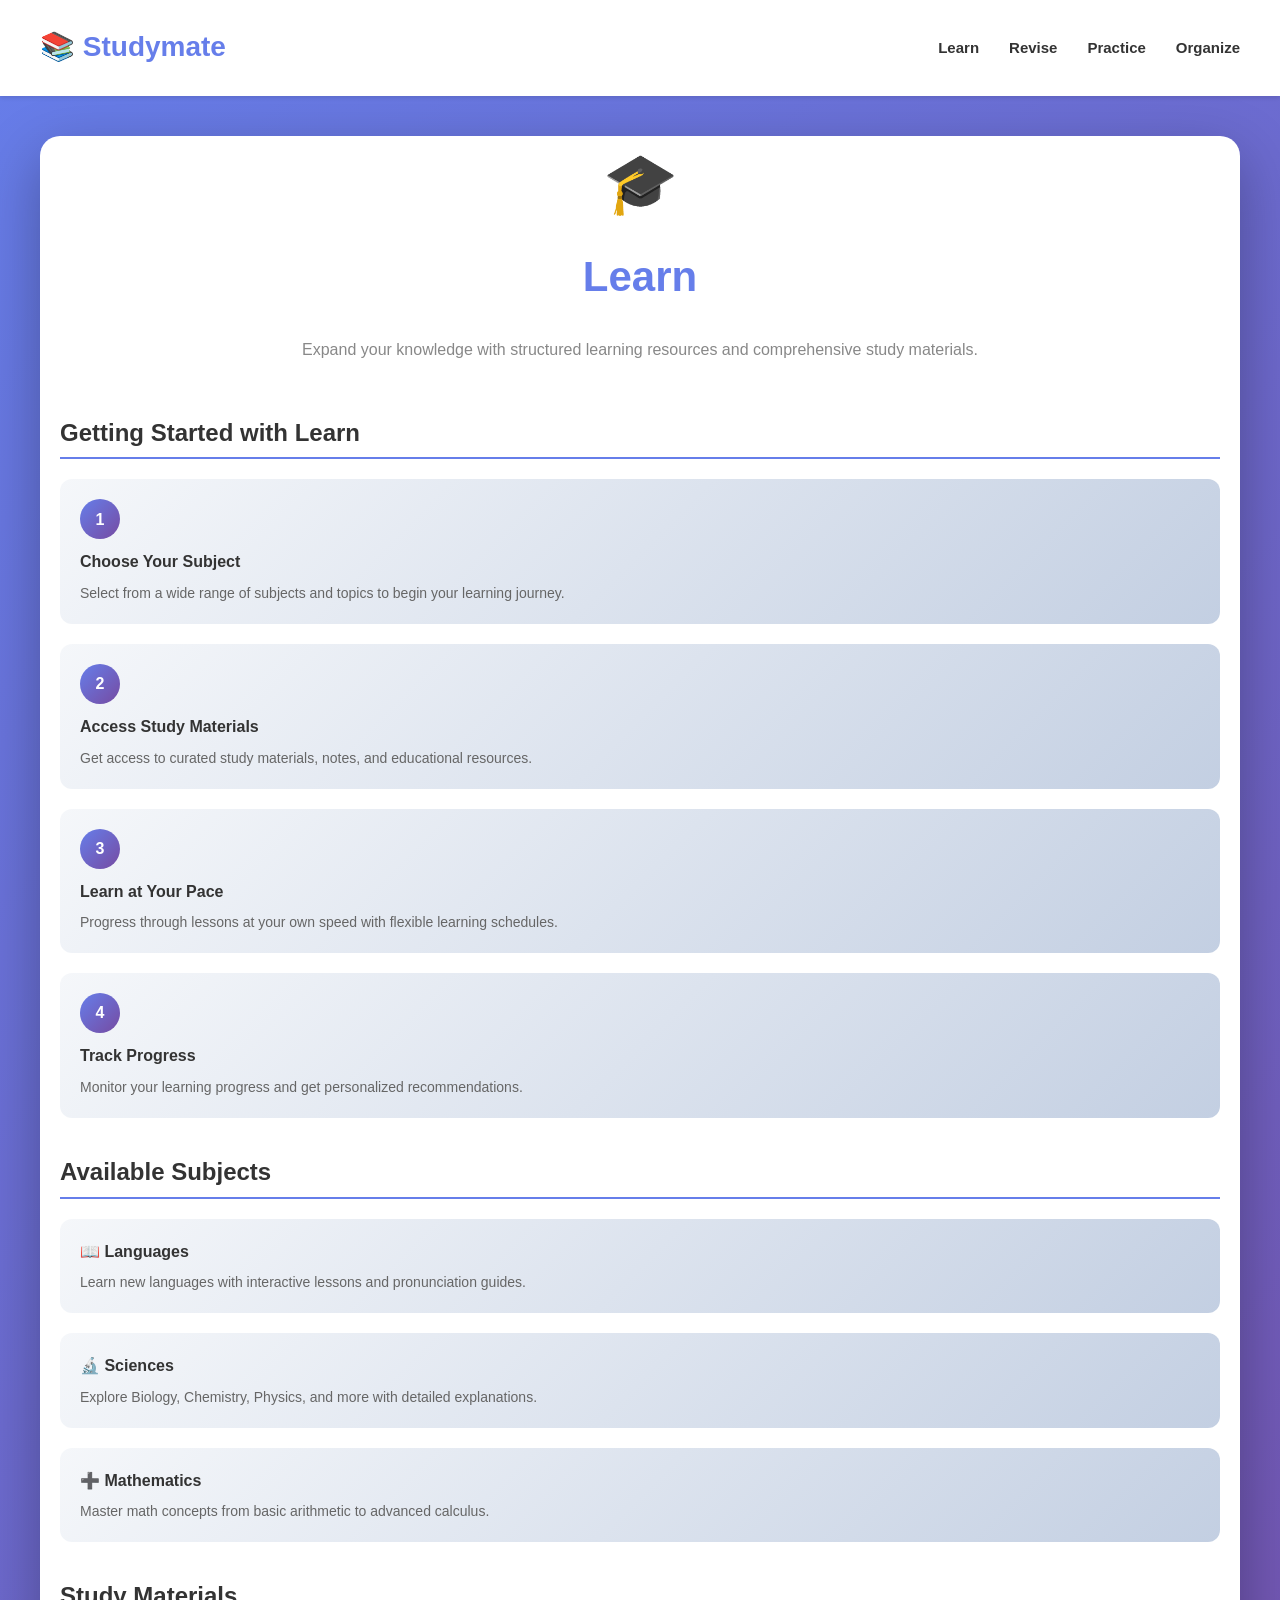
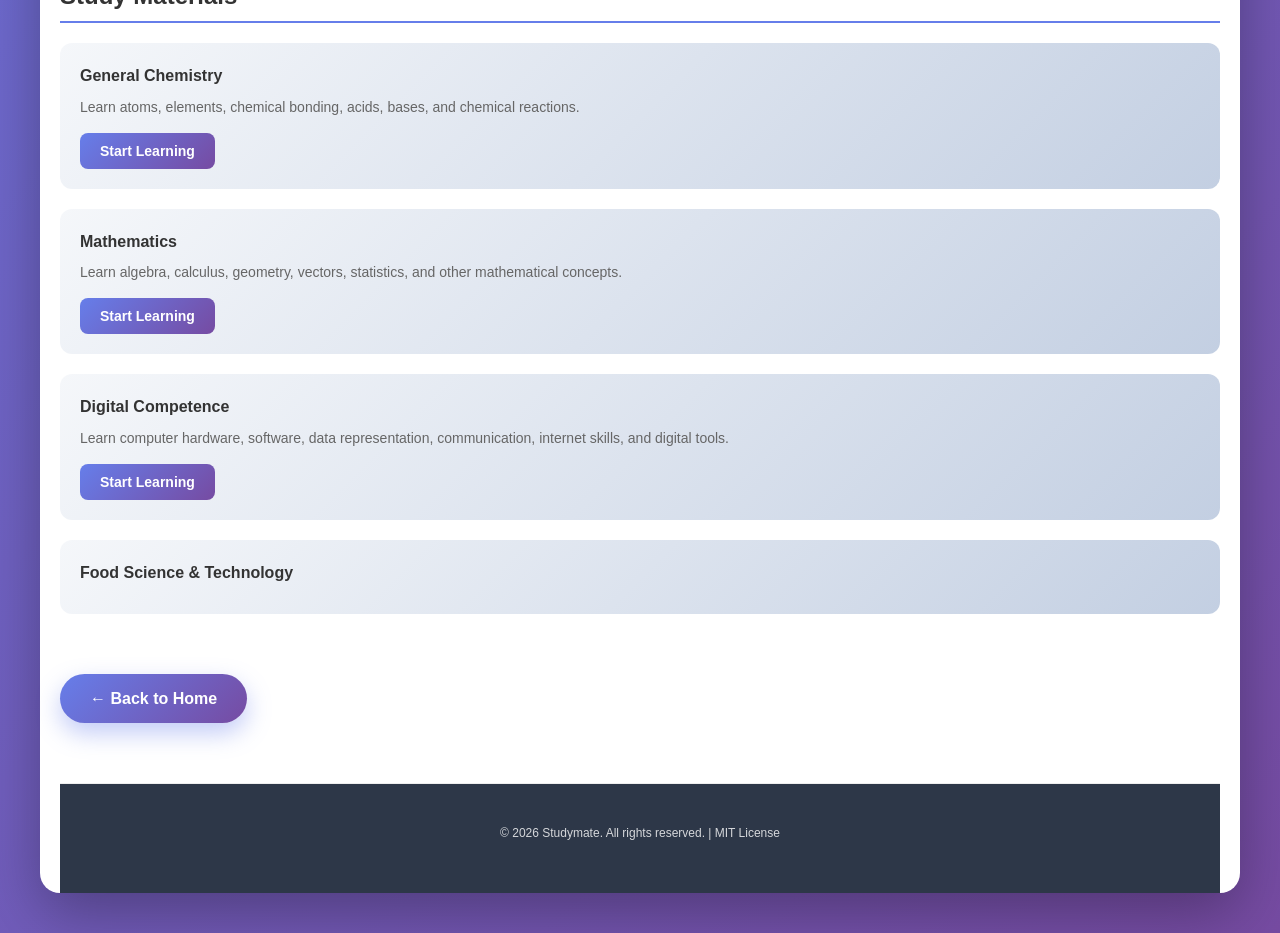
==== commit 2c4a71cc: "Add Food Science & Technology text to Study Materials section" ====
--- a/learn.html
+++ b/learn.html
@@ -393,6 +393,9 @@
                         <div class="item-description">Learn computer hardware, software, data representation, communication, internet skills, and digital tools.</div>
                         <button class="start-learning-btn">Start Learning</button>
                     </div>
+                    <div class="learning-item">
+                        <div class="item-title">Food Science & Technology</div>
+                    </div>
                 </div>
             </div>
 
